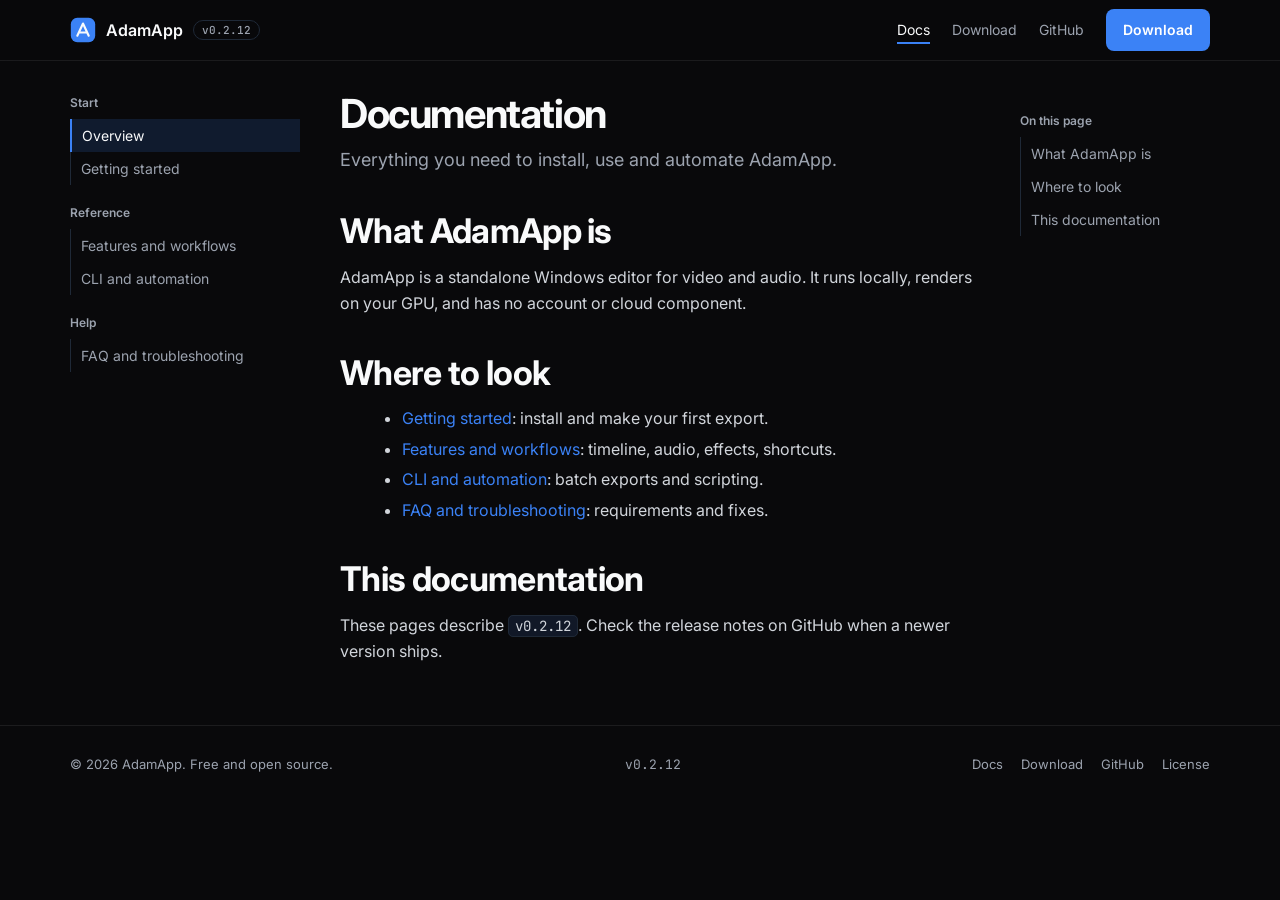
==== docs/index.html @ a8b651c4 "Add files via upload" ====
<!DOCTYPE html>
<html lang="en"><head><meta charset="utf-8"><meta name="viewport" content="width=device-width, initial-scale=1">
<title>Documentation — AdamApp</title><meta name="description" content="Everything you need to install, use and automate AdamApp.">
<link rel="preconnect" href="https://fonts.googleapis.com"><link rel="preconnect" href="https://fonts.gstatic.com" crossorigin>
<link href="https://fonts.googleapis.com/css2?family=Inter:wght@400;500;600;700&family=JetBrains+Mono:wght@400;500&display=swap" rel="stylesheet">
<link rel="stylesheet" href="../assets/style.css"></head><body>
<header class="top"><div class="wrap bar"><a class="brand" href="../index.html" aria-label="AdamApp home"><!-- REPLACE WITH ADAMAPP LOGO --><svg width="26" height="26" viewBox="0 0 32 32" fill="none" aria-hidden="true"><rect x="1" y="1" width="30" height="30" rx="8" fill="#3B82F6"/><path d="M9 23 16 8l7 15M12 19h8" stroke="#F9FAFB" stroke-width="2.6" stroke-linecap="round" stroke-linejoin="round"/></svg><span>AdamApp</span><span class="ver">v0.2.12</span></a>
<nav class="links" aria-label="Main"><a href="../docs/index.html" aria-current="page">Docs</a><a href="../download.html">Download</a><a href="https://github.com/adamapp/adamapp">GitHub</a><a class="btn" href="../download.html">Download</a></nav><button class="menu" id="menu" aria-controls="side" aria-expanded="false">Menu</button></div></header>
<div class="wrap dl"><aside class="side" id="side" aria-label="Documentation"><h4>Start</h4><a href="../docs/index.html" aria-current="page">Overview</a><a href="../docs/getting-started.html">Getting started</a><h4>Reference</h4><a href="../docs/features.html">Features and workflows</a><a href="../docs/api.html">CLI and automation</a><h4>Help</h4><a href="../docs/faq.html">FAQ and troubleshooting</a></aside><article class="doc"><h1>Documentation</h1><p class="lede">Everything you need to install, use and automate AdamApp.</p><section id="what"><h2>What AdamApp is</h2><p>AdamApp is a standalone Windows editor for video and audio. It runs locally, renders on your GPU, and has no account or cloud component.</p></section><section id="map"><h2>Where to look</h2><ul><li><a href="getting-started.html" style="color:var(--acc)">Getting started</a>: install and make your first export.</li><li><a href="features.html" style="color:var(--acc)">Features and workflows</a>: timeline, audio, effects, shortcuts.</li><li><a href="api.html" style="color:var(--acc)">CLI and automation</a>: batch exports and scripting.</li><li><a href="faq.html" style="color:var(--acc)">FAQ and troubleshooting</a>: requirements and fixes.</li></ul></section><section id="version"><h2>This documentation</h2><p>These pages describe <code>v0.2.12</code>. Check the release notes on GitHub when a newer version ships.</p></section></article><nav class="toc" aria-label="On this page"><h4>On this page</h4><a href="#what">What AdamApp is</a><a href="#map">Where to look</a><a href="#version">This documentation</a></nav></div>
<footer><div class="wrap foot"><div>© 2026 AdamApp. Free and open source.</div><span class="mono">v0.2.12</span><div class="fl"><a href="../docs/index.html">Docs</a><a href="../download.html">Download</a><a href="https://github.com/adamapp/adamapp">GitHub</a><a href="https://github.com/adamapp/adamapp/blob/main/LICENSE">License</a></div></div></footer>
<script src="../assets/site.js"></script></body></html>
---- assets/style.css ----
:root{--bg:#09090B;--surf:#111827;--surf2:#161B22;--bd:#1F2937;--bd2:rgba(255,255,255,.08);--acc:#3B82F6;--acc2:#2563EB;--tint:rgba(59,130,246,.15);--tx:#F9FAFB;--mu:#9CA3AF;--mono:'JetBrains Mono',ui-monospace,Consolas,monospace;--sans:Inter,system-ui,'Segoe UI',sans-serif}
*{box-sizing:border-box;margin:0}html{scroll-behavior:smooth;scroll-padding-top:80px}
body{background:var(--bg);color:var(--tx);font:16px/1.65 var(--sans);-webkit-font-smoothing:antialiased;overflow-x:hidden}
a{color:inherit;text-decoration:none}:focus-visible{outline:2px solid var(--acc);outline-offset:3px;border-radius:4px}
.wrap{max-width:1180px;margin:0 auto;padding:0 20px}.mono{font-family:var(--mono)}
.top{position:sticky;top:0;z-index:30;background:rgba(9,9,11,.88);backdrop-filter:blur(12px);border-bottom:1px solid var(--bd2)}
.bar{display:flex;align-items:center;justify-content:space-between;height:60px;gap:12px}
.brand{display:flex;align-items:center;gap:10px;font-weight:600}
.ver{font:500 11px var(--mono);color:var(--mu);border:1px solid var(--bd);border-radius:999px;padding:2px 8px}
.links{display:flex;align-items:center;gap:22px;font-size:14px;color:var(--mu);margin-left:auto}
.links a:hover,.links a[aria-current]{color:var(--tx)}.links a[aria-current]{box-shadow:0 2px 0 var(--acc)}
.btn,.links a.btn{display:inline-flex;align-items:center;gap:8px;background:var(--acc);color:#fff;font-weight:600;font-size:14px;padding:8px 16px;border-radius:8px;border:1px solid transparent;transition:background .15s,box-shadow .15s;cursor:pointer;font-family:inherit;box-shadow:none}
.btn:hover{background:var(--acc2);box-shadow:0 0 0 4px var(--tint)}.btn.lg{padding:13px 22px;font-size:15px}
.btn.ghost{background:transparent;border-color:var(--bd2)}.btn.ghost:hover{background:var(--surf);box-shadow:none}
.menu{display:none;background:var(--surf);color:var(--tx);border:1px solid var(--bd);border-radius:8px;padding:6px 12px;font:500 13px var(--sans);cursor:pointer}
.hero{text-align:center;padding:84px 0 56px;position:relative}
.hero:before{content:"";position:absolute;left:50%;top:300px;width:900px;max-width:140vw;height:480px;transform:translateX(-50%);background:radial-gradient(closest-side,rgba(59,130,246,.2),transparent);pointer-events:none}
h1{font-size:clamp(32px,6vw,60px);line-height:1.06;letter-spacing:-.035em;font-weight:700}
.hero h1{max-width:14ch;margin:0 auto 20px}.sub{color:var(--mu);max-width:56ch;margin:0 auto 30px;font-size:18px}
.cta{display:flex;gap:12px;justify-content:center;flex-wrap:wrap}.note{font:12px var(--mono);color:var(--mu);margin-top:16px}
.win{position:relative;margin:52px auto 0;max-width:860px;background:var(--surf2);border:1px solid var(--bd2);border-radius:12px;overflow:hidden;text-align:left;box-shadow:0 30px 80px rgba(0,0,0,.6)}
.win .tb{height:34px;background:var(--surf);border-bottom:1px solid var(--bd);padding:0 12px;font-size:12px;color:var(--mu);display:flex;align-items:center}
.win .tr{margin:14px;height:22px;border-radius:4px;position:relative;background:rgba(255,255,255,.04)}
.win .tr i{position:absolute;top:0;bottom:0;border-radius:4px;background:rgba(59,130,246,.35);border:1px solid var(--acc);font:10px/20px var(--mono);padding-left:6px;font-style:normal}
.win .ph{position:absolute;left:38%;top:44px;bottom:12px;width:2px;background:var(--acc);box-shadow:0 0 8px var(--acc)}
.win pre{margin:14px;border-radius:8px}
section{padding:64px 0}h2{font-size:clamp(24px,3.4vw,34px);letter-spacing:-.02em;line-height:1.2;margin-bottom:12px}
.lead{color:var(--mu);max-width:58ch;margin-bottom:36px}
.grid{display:grid;grid-template-columns:repeat(auto-fit,minmax(240px,1fr));gap:1px;background:var(--bd);border:1px solid var(--bd);border-radius:12px;overflow:hidden}
.card{background:var(--bg);padding:24px;display:block}.card h3{font-size:17px;margin-bottom:6px}.card p{color:var(--mu);font-size:15px}
a.card:hover{background:var(--surf2)}
table{width:100%;border-collapse:collapse;font-size:14px;margin:16px 0;display:block;overflow-x:auto}
td,th{padding:10px 14px;border-bottom:1px solid var(--bd);text-align:left;vertical-align:top}th{color:var(--mu);font-weight:500;white-space:nowrap}
kbd{font:12px var(--mono);background:var(--surf);border:1px solid var(--bd);border-bottom-width:2px;border-radius:5px;padding:1px 7px}
code{font:.88em var(--mono);background:var(--surf);border:1px solid var(--bd);border-radius:5px;padding:1px 6px}
pre{position:relative;background:var(--surf2);border:1px solid var(--bd2);border-radius:10px;padding:16px;overflow-x:auto;margin:16px 0;font:13px/1.7 var(--mono)}pre code{background:none;border:0;padding:0;font-size:inherit}
.copy{position:absolute;top:8px;right:8px;background:var(--surf);color:var(--mu);border:1px solid var(--bd);border-radius:6px;font:12px var(--sans);padding:3px 10px;cursor:pointer}.copy:hover{color:var(--tx);border-color:var(--acc)}
.dl{display:grid;grid-template-columns:230px minmax(0,1fr) 190px;gap:40px;padding-top:32px;padding-bottom:60px}
.side,.toc{position:sticky;top:76px;align-self:start;max-height:calc(100vh - 90px);overflow:auto;font-size:14px}
.side h4,.toc h4{font-size:12px;color:var(--mu);font-weight:600;margin:18px 0 6px}.side h4:first-child{margin-top:0}
.side a,.toc a{display:block;padding:5px 10px;border-left:1px solid var(--bd);color:var(--mu)}
.side a:hover,.toc a:hover{color:var(--tx)}.side a[aria-current]{color:var(--tx);border-left:2px solid var(--acc);background:var(--tint)}
.doc h1{font-size:clamp(28px,4vw,40px);margin-bottom:10px}.doc .lede{color:var(--mu);font-size:18px;max-width:62ch}
.doc section{padding:36px 0 0}.doc h3{font-size:17px;margin:22px 0 6px}.doc p{max-width:68ch;margin-top:10px;color:#D1D5DB}.doc ul,.doc ol{margin:10px 0 0 22px;color:#D1D5DB;max-width:68ch}.doc li{margin-top:4px}
.doc .callout{border-left:2px solid var(--acc);background:var(--tint);padding:12px 16px;border-radius:0 8px 8px 0;margin-top:16px;max-width:68ch}
details{border-bottom:1px solid var(--bd)}summary{list-style:none;cursor:pointer;padding:16px 0;font-weight:600;display:flex;justify-content:space-between;gap:16px}
summary::-webkit-details-marker{display:none}summary:after{content:"+";font:400 20px var(--mono);color:var(--acc);transition:transform .2s}details[open] summary:after{transform:rotate(45deg)}
.banner{text-align:center;border:1px solid var(--bd2);border-radius:16px;padding:56px 20px;background:radial-gradient(70% 120% at 50% 0,var(--tint),transparent),var(--surf2)}
.rel{display:grid;grid-template-columns:repeat(auto-fit,minmax(260px,1fr));gap:16px}
.rel .box{background:var(--surf2);border:1px solid var(--bd2);border-radius:12px;padding:22px}.rel h3{margin-bottom:4px}.rel p{color:var(--mu);font-size:14px;margin-bottom:14px}
footer{border-top:1px solid var(--bd2);padding:28px 0;color:var(--mu);font-size:13px}.foot{display:flex;justify-content:space-between;flex-wrap:wrap;gap:12px}.fl{display:flex;gap:18px}footer a:hover{color:var(--tx)}
@media(max-width:1020px){.dl{grid-template-columns:200px minmax(0,1fr)}.toc{display:none}}
@media(max-width:760px){.links a:not(.btn):not([aria-current]){display:none}.links{gap:14px}.menu{display:block}.dl{grid-template-columns:1fr}
.side{position:fixed;inset:60px auto 0 0;width:270px;max-height:none;background:var(--surf);border-right:1px solid var(--bd);padding:18px;transform:translateX(-100%);transition:transform .2s;z-index:25}.side.open{transform:none}}
@media(prefers-reduced-motion:reduce){*{transition:none!important;scroll-behavior:auto!important}}
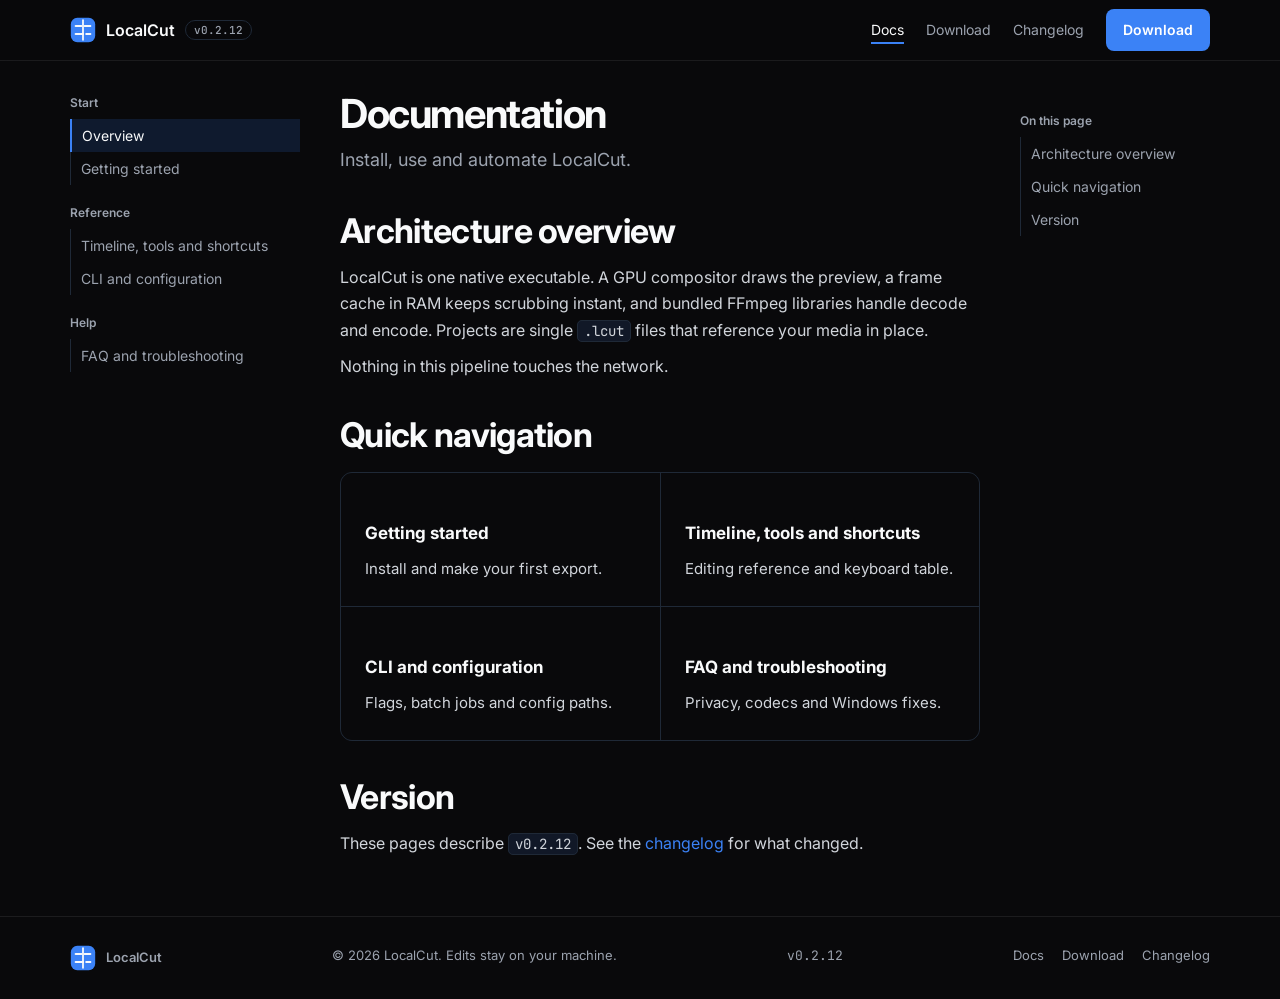
==== commit 00d5589b: "Add files via upload" ====
--- a/docs/index.html
+++ b/docs/index.html
@@ -1,11 +1,11 @@
 <!DOCTYPE html>
 <html lang="en"><head><meta charset="utf-8"><meta name="viewport" content="width=device-width, initial-scale=1">
-<title>Documentation — AdamApp</title><meta name="description" content="Everything you need to install, use and automate AdamApp.">
+<title>Documentation — LocalCut</title><meta name="description" content="Install, use and automate LocalCut."><link rel="icon" href="data:image/svg+xml,%3Csvg xmlns='http://www.w3.org/2000/svg' viewBox='0 0 32 32'%3E%3Crect x='1' y='1' width='30' height='30' rx='8' fill='%233B82F6'/%3E%3Cpath d='M7 11h7M18 11h7M7 21h9M20 21h5' stroke='%23F9FAFB' stroke-width='2.6' stroke-linecap='round'/%3E%3Cpath d='M16 4v24' stroke='%23F9FAFB' stroke-width='2.2' stroke-linecap='round'/%3E%3C/svg%3E">
 <link rel="preconnect" href="https://fonts.googleapis.com"><link rel="preconnect" href="https://fonts.gstatic.com" crossorigin>
 <link href="https://fonts.googleapis.com/css2?family=Inter:wght@400;500;600;700&family=JetBrains+Mono:wght@400;500&display=swap" rel="stylesheet">
-<link rel="stylesheet" href="../assets/style.css"></head><body>
-<header class="top"><div class="wrap bar"><a class="brand" href="../index.html" aria-label="AdamApp home"><!-- REPLACE WITH ADAMAPP LOGO --><svg width="26" height="26" viewBox="0 0 32 32" fill="none" aria-hidden="true"><rect x="1" y="1" width="30" height="30" rx="8" fill="#3B82F6"/><path d="M9 23 16 8l7 15M12 19h8" stroke="#F9FAFB" stroke-width="2.6" stroke-linecap="round" stroke-linejoin="round"/></svg><span>AdamApp</span><span class="ver">v0.2.12</span></a>
-<nav class="links" aria-label="Main"><a href="../docs/index.html" aria-current="page">Docs</a><a href="../download.html">Download</a><a href="https://github.com/adamapp/adamapp">GitHub</a><a class="btn" href="../download.html">Download</a></nav><button class="menu" id="menu" aria-controls="side" aria-expanded="false">Menu</button></div></header>
-<div class="wrap dl"><aside class="side" id="side" aria-label="Documentation"><h4>Start</h4><a href="../docs/index.html" aria-current="page">Overview</a><a href="../docs/getting-started.html">Getting started</a><h4>Reference</h4><a href="../docs/features.html">Features and workflows</a><a href="../docs/api.html">CLI and automation</a><h4>Help</h4><a href="../docs/faq.html">FAQ and troubleshooting</a></aside><article class="doc"><h1>Documentation</h1><p class="lede">Everything you need to install, use and automate AdamApp.</p><section id="what"><h2>What AdamApp is</h2><p>AdamApp is a standalone Windows editor for video and audio. It runs locally, renders on your GPU, and has no account or cloud component.</p></section><section id="map"><h2>Where to look</h2><ul><li><a href="getting-started.html" style="color:var(--acc)">Getting started</a>: install and make your first export.</li><li><a href="features.html" style="color:var(--acc)">Features and workflows</a>: timeline, audio, effects, shortcuts.</li><li><a href="api.html" style="color:var(--acc)">CLI and automation</a>: batch exports and scripting.</li><li><a href="faq.html" style="color:var(--acc)">FAQ and troubleshooting</a>: requirements and fixes.</li></ul></section><section id="version"><h2>This documentation</h2><p>These pages describe <code>v0.2.12</code>. Check the release notes on GitHub when a newer version ships.</p></section></article><nav class="toc" aria-label="On this page"><h4>On this page</h4><a href="#what">What AdamApp is</a><a href="#map">Where to look</a><a href="#version">This documentation</a></nav></div>
-<footer><div class="wrap foot"><div>© 2026 AdamApp. Free and open source.</div><span class="mono">v0.2.12</span><div class="fl"><a href="../docs/index.html">Docs</a><a href="../download.html">Download</a><a href="https://github.com/adamapp/adamapp">GitHub</a><a href="https://github.com/adamapp/adamapp/blob/main/LICENSE">License</a></div></div></footer>
-<script src="../assets/site.js"></script></body></html>+<link rel="stylesheet" href="../assets/styles.css"></head><body>
+<header class="top"><div class="wrap bar"><a class="brand" href="../index.html" aria-label="LocalCut home"><!-- CUSTOM LOCALCUT LOGO SLOT --><svg width="26" height="26" viewBox="0 0 32 32" fill="none" aria-hidden="true"><rect x="1" y="1" width="30" height="30" rx="8" fill="#3B82F6"/><path d="M7 11h7M18 11h7M7 21h9M20 21h5" stroke="#F9FAFB" stroke-width="2.6" stroke-linecap="round"/><path d="M16 4v24" stroke="#F9FAFB" stroke-width="2.2" stroke-linecap="round"/></svg><span>LocalCut</span><span class="ver">v0.2.12</span></a>
+<nav class="links" aria-label="Main"><a href="../docs/index.html" aria-current="page">Docs</a><a href="../download.html">Download</a><a href="../changelog.html">Changelog</a><a class="btn" href="../download.html">Download</a></nav><button class="menu" id="menu" aria-controls="side" aria-expanded="false">Menu</button></div></header>
+<div class="wrap dl"><aside class="side" id="side" aria-label="Documentation"><h4>Start</h4><a href="../docs/index.html" aria-current="page">Overview</a><a href="../docs/getting-started.html">Getting started</a><h4>Reference</h4><a href="../docs/features.html">Timeline, tools and shortcuts</a><a href="../docs/cli-and-automation.html">CLI and configuration</a><h4>Help</h4><a href="../docs/faq.html">FAQ and troubleshooting</a></aside><article class="doc"><h1>Documentation</h1><p class="lede">Install, use and automate LocalCut.</p><section id="arch"><h2>Architecture overview</h2><p>LocalCut is one native executable. A GPU compositor draws the preview, a frame cache in RAM keeps scrubbing instant, and bundled FFmpeg libraries handle decode and encode. Projects are single <code>.lcut</code> files that reference your media in place.</p><p>Nothing in this pipeline touches the network.</p></section><section id="nav"><h2>Quick navigation</h2><div class="grid" style="margin-top:16px"><a class="card" href="getting-started.html"><h3>Getting started</h3><p>Install and make your first export.</p></a><a class="card" href="features.html"><h3>Timeline, tools and shortcuts</h3><p>Editing reference and keyboard table.</p></a><a class="card" href="cli-and-automation.html"><h3>CLI and configuration</h3><p>Flags, batch jobs and config paths.</p></a><a class="card" href="faq.html"><h3>FAQ and troubleshooting</h3><p>Privacy, codecs and Windows fixes.</p></a></div></section><section id="ver"><h2>Version</h2><p>These pages describe <code>v0.2.12</code>. See the <a href="../changelog.html" style="color:var(--acc)">changelog</a> for what changed.</p></section></article><nav class="toc" aria-label="On this page"><h4>On this page</h4><a href="#arch">Architecture overview</a><a href="#nav">Quick navigation</a><a href="#ver">Version</a></nav></div>
+<footer><div class="wrap foot"><a class="brand" href="../index.html"><!-- CUSTOM LOCALCUT LOGO SLOT --><svg width="26" height="26" viewBox="0 0 32 32" fill="none" aria-hidden="true"><rect x="1" y="1" width="30" height="30" rx="8" fill="#3B82F6"/><path d="M7 11h7M18 11h7M7 21h9M20 21h5" stroke="#F9FAFB" stroke-width="2.6" stroke-linecap="round"/><path d="M16 4v24" stroke="#F9FAFB" stroke-width="2.2" stroke-linecap="round"/></svg><span>LocalCut</span></a><div>© 2026 LocalCut. Edits stay on your machine.</div><span class="mono">v0.2.12</span><div class="fl"><a href="../docs/index.html">Docs</a><a href="../download.html">Download</a><a href="../changelog.html">Changelog</a></div></div></footer>
+<script src="../assets/app.js"></script></body></html>
--- a/assets/styles.css
+++ b/assets/styles.css
@@ -0,0 +1,73 @@
+
+:root{--bg:#09090B;--surf:#111827;--surf2:#161B22;--bd:#1F2937;--bd2:rgba(255,255,255,.08);--acc:#3B82F6;--acc2:#2563EB;--tint:rgba(59,130,246,.15);--tx:#F9FAFB;--mu:#9CA3AF;--mono:'JetBrains Mono',ui-monospace,Consolas,monospace;--sans:Inter,system-ui,'Segoe UI',sans-serif}
+*{box-sizing:border-box;margin:0}html{scroll-behavior:smooth;scroll-padding-top:80px}
+body{background:var(--bg);color:var(--tx);font:16px/1.65 var(--sans);-webkit-font-smoothing:antialiased;overflow-x:hidden}
+a{color:inherit;text-decoration:none}:focus-visible{outline:2px solid var(--acc);outline-offset:3px;border-radius:4px}
+.wrap{max-width:1180px;margin:0 auto;padding:0 20px}.mono{font-family:var(--mono)}
+.top{position:sticky;top:0;z-index:30;background:rgba(9,9,11,.88);backdrop-filter:blur(12px);border-bottom:1px solid var(--bd2)}
+.bar{display:flex;align-items:center;justify-content:space-between;height:60px;gap:12px}
+.brand{display:flex;align-items:center;gap:10px;font-weight:600}
+.ver{font:500 11px var(--mono);color:var(--mu);border:1px solid var(--bd);border-radius:999px;padding:2px 8px}
+.links{display:flex;align-items:center;gap:22px;font-size:14px;color:var(--mu);margin-left:auto}
+.links a:hover,.links a[aria-current]{color:var(--tx)}.links a[aria-current]{box-shadow:0 2px 0 var(--acc)}
+.btn,.links a.btn{display:inline-flex;align-items:center;gap:8px;background:var(--acc);color:#fff;font-weight:600;font-size:14px;padding:8px 16px;border-radius:8px;border:1px solid transparent;transition:background .15s,box-shadow .15s;cursor:pointer;font-family:inherit;box-shadow:none}
+.btn:hover{background:var(--acc2);box-shadow:0 0 0 4px var(--tint)}.btn.lg{padding:13px 22px;font-size:15px}
+.btn.ghost{background:transparent;border-color:var(--bd2)}.btn.ghost:hover{background:var(--surf);box-shadow:none}
+.menu{display:none;background:var(--surf);color:var(--tx);border:1px solid var(--bd);border-radius:8px;padding:6px 12px;font:500 13px var(--sans);cursor:pointer}
+.hero{text-align:center;padding:84px 0 56px;position:relative}
+.hero:before{content:"";position:absolute;left:50%;top:300px;width:900px;max-width:140vw;height:480px;transform:translateX(-50%);background:radial-gradient(closest-side,rgba(59,130,246,.2),transparent);pointer-events:none}
+h1{font-size:clamp(32px,6vw,60px);line-height:1.06;letter-spacing:-.035em;font-weight:700}
+.hero h1{max-width:14ch;margin:0 auto 20px}.sub{color:var(--mu);max-width:56ch;margin:0 auto 30px;font-size:18px}
+.cta{display:flex;gap:12px;justify-content:center;flex-wrap:wrap}.note{font:12px var(--mono);color:var(--mu);margin-top:16px}
+section{padding:64px 0}h2{font-size:clamp(24px,3.4vw,34px);letter-spacing:-.02em;line-height:1.2;margin-bottom:12px}
+.lead{color:var(--mu);max-width:58ch;margin-bottom:36px}
+.grid{display:grid;grid-template-columns:repeat(auto-fit,minmax(240px,1fr));gap:1px;background:var(--bd);border:1px solid var(--bd);border-radius:12px;overflow:hidden}
+.card{background:var(--bg);padding:24px;display:block}.card h3{font-size:17px;margin-bottom:6px}.card p{color:var(--mu);font-size:15px}
+a.card:hover{background:var(--surf2)}
+table{width:100%;border-collapse:collapse;font-size:14px;margin:16px 0;display:block;overflow-x:auto}
+td,th{padding:10px 14px;border-bottom:1px solid var(--bd);text-align:left;vertical-align:top}th{color:var(--mu);font-weight:500;white-space:nowrap}
+kbd{font:12px var(--mono);background:var(--surf);border:1px solid var(--bd);border-bottom-width:2px;border-radius:5px;padding:1px 7px}
+code{font:.88em var(--mono);background:var(--surf);border:1px solid var(--bd);border-radius:5px;padding:1px 6px}
+pre{position:relative;background:var(--surf2);border:1px solid var(--bd2);border-radius:10px;padding:16px;overflow-x:auto;margin:16px 0;font:13px/1.7 var(--mono)}pre code{background:none;border:0;padding:0;font-size:inherit}
+.copy{position:absolute;top:8px;right:8px;background:var(--surf);color:var(--mu);border:1px solid var(--bd);border-radius:6px;font:12px var(--sans);padding:3px 10px;cursor:pointer}.copy:hover{color:var(--tx);border-color:var(--acc)}
+.dl{display:grid;grid-template-columns:230px minmax(0,1fr) 190px;gap:40px;padding-top:32px;padding-bottom:60px}
+.side,.toc{position:sticky;top:76px;align-self:start;max-height:calc(100vh - 90px);overflow:auto;font-size:14px}
+.side h4,.toc h4{font-size:12px;color:var(--mu);font-weight:600;margin:18px 0 6px}.side h4:first-child{margin-top:0}
+.side a,.toc a{display:block;padding:5px 10px;border-left:1px solid var(--bd);color:var(--mu)}
+.side a:hover,.toc a:hover{color:var(--tx)}.side a[aria-current]{color:var(--tx);border-left:2px solid var(--acc);background:var(--tint)}
+.doc h1{font-size:clamp(28px,4vw,40px);margin-bottom:10px}.doc .lede{color:var(--mu);font-size:18px;max-width:62ch}
+.doc section{padding:36px 0 0}.doc h3{font-size:17px;margin:22px 0 6px}.doc p{max-width:68ch;margin-top:10px;color:#D1D5DB}.doc ul,.doc ol{margin:10px 0 0 22px;color:#D1D5DB;max-width:68ch}.doc li{margin-top:4px}
+.doc .callout{border-left:2px solid var(--acc);background:var(--tint);padding:12px 16px;border-radius:0 8px 8px 0;margin-top:16px;max-width:68ch}
+details{border-bottom:1px solid var(--bd)}summary{list-style:none;cursor:pointer;padding:16px 0;font-weight:600;display:flex;justify-content:space-between;gap:16px}
+summary::-webkit-details-marker{display:none}summary:after{content:"+";font:400 20px var(--mono);color:var(--acc);transition:transform .2s}details[open] summary:after{transform:rotate(45deg)}
+.banner{text-align:center;border:1px solid var(--bd2);border-radius:16px;padding:56px 20px;background:radial-gradient(70% 120% at 50% 0,var(--tint),transparent),var(--surf2)}
+.rel{display:grid;grid-template-columns:repeat(auto-fit,minmax(260px,1fr));gap:16px}
+.rel .box{background:var(--surf2);border:1px solid var(--bd2);border-radius:12px;padding:22px}.rel h3{margin-bottom:4px}.rel p{color:var(--mu);font-size:14px;margin-bottom:14px}
+footer{border-top:1px solid var(--bd2);padding:28px 0;color:var(--mu);font-size:13px}.foot{display:flex;justify-content:space-between;flex-wrap:wrap;gap:12px}.fl{display:flex;gap:18px}footer a:hover{color:var(--tx)}
+@media(max-width:1020px){.dl{grid-template-columns:200px minmax(0,1fr)}.toc{display:none}}
+@media(max-width:760px){.links a:not(.btn):not([aria-current]){display:none}.links{gap:14px}.menu{display:block}.dl{grid-template-columns:1fr}
+.side{position:fixed;inset:60px auto 0 0;width:270px;max-height:none;background:var(--surf);border-right:1px solid var(--bd);padding:18px;transform:translateX(-100%);transition:transform .2s;z-index:25}.side.open{transform:none}}
+@media(prefers-reduced-motion:reduce){*{transition:none!important;scroll-behavior:auto!important}}
+
+.app{position:relative;margin:52px auto 0;max-width:960px;background:var(--surf2);border:1px solid var(--bd2);border-radius:12px;overflow:hidden;text-align:left;box-shadow:0 30px 80px rgba(0,0,0,.6)}
+.app .tb{display:flex;align-items:center;justify-content:space-between;height:36px;background:var(--surf);border-bottom:1px solid var(--bd);padding-left:12px;font-size:12px;color:var(--mu)}
+.app .ctl{display:flex}.app .ctl i{width:42px;height:36px;display:grid;place-items:center;font-style:normal}.app .ctl i:last-child:hover{background:#c42b1c;color:#fff}
+.tabs{display:flex;gap:2px;padding:8px 10px;border-bottom:1px solid var(--bd);overflow-x:auto}
+.tab{background:none;border:0;color:var(--mu);font:500 12px var(--sans);padding:6px 12px;border-radius:6px;cursor:pointer;white-space:nowrap}.tab[aria-selected=true]{background:var(--tint);color:var(--tx)}
+.abody{display:grid;grid-template-columns:200px 1fr;min-height:240px}
+.bin{border-right:1px solid var(--bd);padding:10px;display:flex;flex-direction:column;gap:6px;font:12px var(--mono);color:var(--mu)}
+.clip{display:flex;justify-content:space-between;gap:6px;padding:8px;border:1px solid var(--bd);border-radius:6px;background:var(--surf);cursor:pointer;text-align:left;color:inherit;font:inherit}.clip.on{border-color:var(--acc);color:var(--tx)}
+.pv{display:grid;place-items:center;padding:14px}
+.canvas{width:100%;max-width:420px;aspect-ratio:16/9;border-radius:6px;border:1px solid var(--bd);position:relative;overflow:hidden;background:linear-gradient(135deg,#0f2a55,#1b1340 60%,#0b1220);transition:filter .2s}
+.canvas span{position:absolute;left:10px;bottom:8px;font:11px var(--mono);color:#fff}
+.canvas button{position:absolute;inset:0;margin:auto;width:52px;height:52px;border-radius:50%;background:rgba(255,255,255,.1);color:#fff;border:1px solid var(--bd2);font-size:18px;cursor:pointer}
+.tl{border-top:1px solid var(--bd);padding:34px 12px 14px;position:relative;cursor:ew-resize;user-select:none;touch-action:none}
+.ruler{display:flex;justify-content:space-between;font:10px var(--mono);color:var(--mu);margin-bottom:6px}
+.track{height:24px;border-radius:4px;margin-bottom:5px;position:relative;background:rgba(255,255,255,.03)}
+.seg{position:absolute;top:0;bottom:0;border-radius:4px;font:10px/24px var(--mono);padding-left:6px;overflow:hidden;white-space:nowrap}
+.v .seg{background:rgba(59,130,246,.35);border:1px solid var(--acc)}.a .seg{background:rgba(156,163,175,.2);border:1px solid #4b5563}
+.head{position:absolute;top:26px;bottom:8px;width:2px;background:var(--acc);box-shadow:0 0 8px var(--acc);left:12px}
+.head:before{content:"";position:absolute;top:0;left:-5px;border:6px solid transparent;border-top-color:var(--acc)}
+.tc{position:absolute;right:12px;top:8px;font:12px var(--mono);color:var(--acc)}
+.two{display:grid;grid-template-columns:1fr 1fr;gap:28px}.chk{display:flex;gap:10px;flex-wrap:wrap;align-items:center}
+@media(max-width:760px){.abody,.two{grid-template-columns:1fr}.bin{flex-direction:row;overflow-x:auto;border-right:0;border-bottom:1px solid var(--bd)}.clip{flex:none}.foot .brand span:last-child{display:inline}}
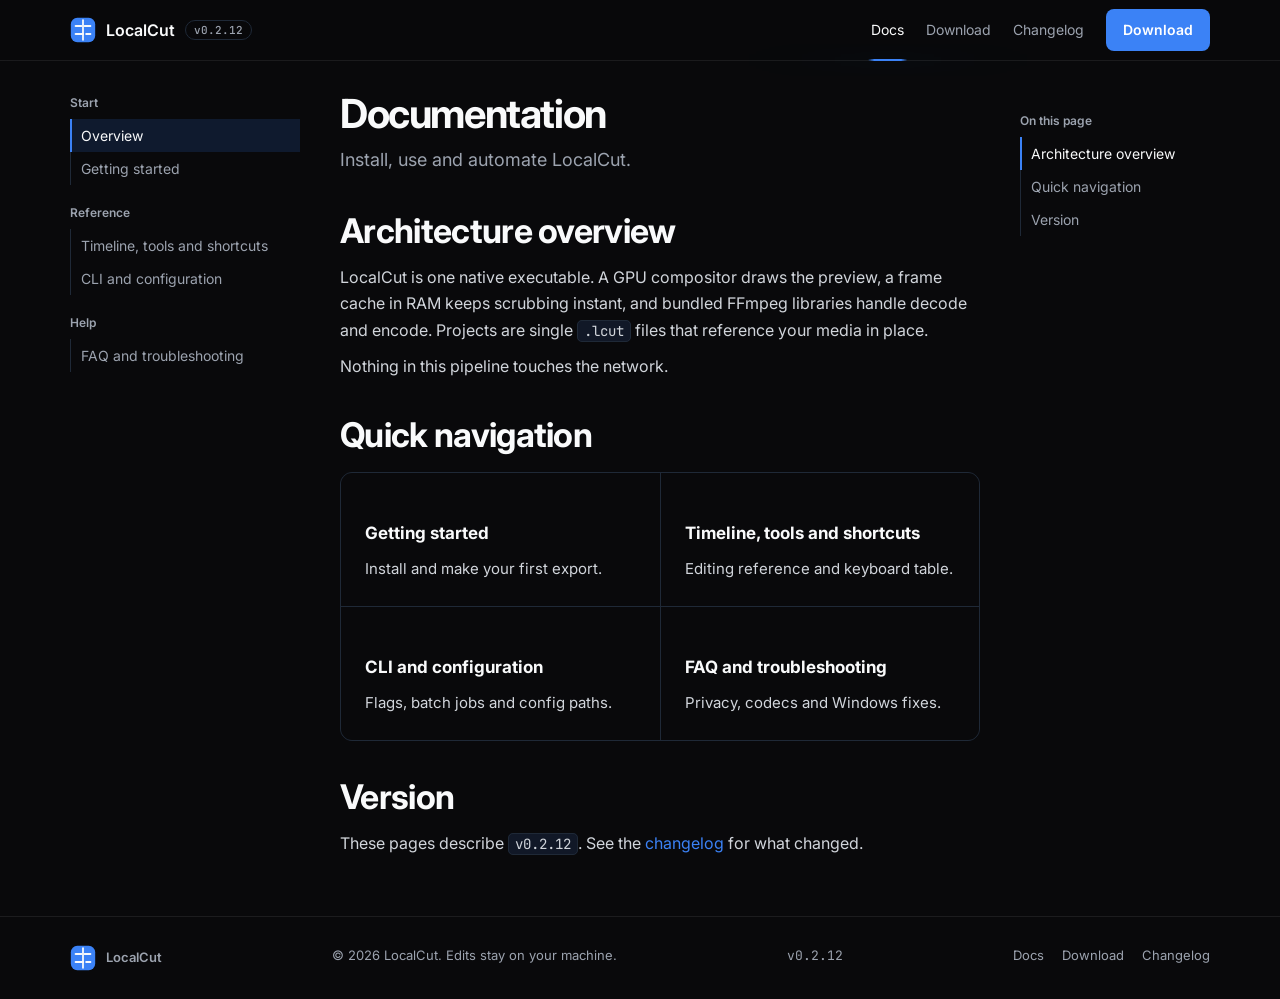
==== commit edfb19b5: "Add files via upload" ====
--- a/docs/index.html
+++ b/docs/index.html
@@ -3,7 +3,7 @@
 <title>Documentation — LocalCut</title><meta name="description" content="Install, use and automate LocalCut."><link rel="icon" href="data:image/svg+xml,%3Csvg xmlns='http://www.w3.org/2000/svg' viewBox='0 0 32 32'%3E%3Crect x='1' y='1' width='30' height='30' rx='8' fill='%233B82F6'/%3E%3Cpath d='M7 11h7M18 11h7M7 21h9M20 21h5' stroke='%23F9FAFB' stroke-width='2.6' stroke-linecap='round'/%3E%3Cpath d='M16 4v24' stroke='%23F9FAFB' stroke-width='2.2' stroke-linecap='round'/%3E%3C/svg%3E">
 <link rel="preconnect" href="https://fonts.googleapis.com"><link rel="preconnect" href="https://fonts.gstatic.com" crossorigin>
 <link href="https://fonts.googleapis.com/css2?family=Inter:wght@400;500;600;700&family=JetBrains+Mono:wght@400;500&display=swap" rel="stylesheet">
-<link rel="stylesheet" href="../assets/styles.css"></head><body>
+<script>document.documentElement.className="js"</script><link rel="stylesheet" href="../assets/styles.css"></head><body>
 <header class="top"><div class="wrap bar"><a class="brand" href="../index.html" aria-label="LocalCut home"><!-- CUSTOM LOCALCUT LOGO SLOT --><svg width="26" height="26" viewBox="0 0 32 32" fill="none" aria-hidden="true"><rect x="1" y="1" width="30" height="30" rx="8" fill="#3B82F6"/><path d="M7 11h7M18 11h7M7 21h9M20 21h5" stroke="#F9FAFB" stroke-width="2.6" stroke-linecap="round"/><path d="M16 4v24" stroke="#F9FAFB" stroke-width="2.2" stroke-linecap="round"/></svg><span>LocalCut</span><span class="ver">v0.2.12</span></a>
 <nav class="links" aria-label="Main"><a href="../docs/index.html" aria-current="page">Docs</a><a href="../download.html">Download</a><a href="../changelog.html">Changelog</a><a class="btn" href="../download.html">Download</a></nav><button class="menu" id="menu" aria-controls="side" aria-expanded="false">Menu</button></div></header>
 <div class="wrap dl"><aside class="side" id="side" aria-label="Documentation"><h4>Start</h4><a href="../docs/index.html" aria-current="page">Overview</a><a href="../docs/getting-started.html">Getting started</a><h4>Reference</h4><a href="../docs/features.html">Timeline, tools and shortcuts</a><a href="../docs/cli-and-automation.html">CLI and configuration</a><h4>Help</h4><a href="../docs/faq.html">FAQ and troubleshooting</a></aside><article class="doc"><h1>Documentation</h1><p class="lede">Install, use and automate LocalCut.</p><section id="arch"><h2>Architecture overview</h2><p>LocalCut is one native executable. A GPU compositor draws the preview, a frame cache in RAM keeps scrubbing instant, and bundled FFmpeg libraries handle decode and encode. Projects are single <code>.lcut</code> files that reference your media in place.</p><p>Nothing in this pipeline touches the network.</p></section><section id="nav"><h2>Quick navigation</h2><div class="grid" style="margin-top:16px"><a class="card" href="getting-started.html"><h3>Getting started</h3><p>Install and make your first export.</p></a><a class="card" href="features.html"><h3>Timeline, tools and shortcuts</h3><p>Editing reference and keyboard table.</p></a><a class="card" href="cli-and-automation.html"><h3>CLI and configuration</h3><p>Flags, batch jobs and config paths.</p></a><a class="card" href="faq.html"><h3>FAQ and troubleshooting</h3><p>Privacy, codecs and Windows fixes.</p></a></div></section><section id="ver"><h2>Version</h2><p>These pages describe <code>v0.2.12</code>. See the <a href="../changelog.html" style="color:var(--acc)">changelog</a> for what changed.</p></section></article><nav class="toc" aria-label="On this page"><h4>On this page</h4><a href="#arch">Architecture overview</a><a href="#nav">Quick navigation</a><a href="#ver">Version</a></nav></div>
--- a/assets/styles.css
+++ b/assets/styles.css
@@ -71,3 +71,67 @@
 .tc{position:absolute;right:12px;top:8px;font:12px var(--mono);color:var(--acc)}
 .two{display:grid;grid-template-columns:1fr 1fr;gap:28px}.chk{display:flex;gap:10px;flex-wrap:wrap;align-items:center}
 @media(max-width:760px){.abody,.two{grid-template-columns:1fr}.bin{flex-direction:row;overflow-x:auto;border-right:0;border-bottom:1px solid var(--bd)}.clip{flex:none}.foot .brand span:last-child{display:inline}}
+
+.dlcard{padding:28px;border-radius:40px;background:linear-gradient(135deg,#5b9bff 0%,#2563eb 45%,#0b3bb8 100%)}
+.dlin{background:#0a0a0a;border-radius:30px;padding:32px}
+.dlhead{display:flex;justify-content:space-between;font-size:13px;color:var(--mu);margin-bottom:14px}
+.osgrid{display:grid;grid-template-columns:repeat(5,1fr);gap:12px}
+.os{display:flex;flex-direction:column;align-items:flex-start;gap:4px;text-align:left;background:#1c1c1e;color:#9CA3AF;border:1px solid transparent;border-radius:18px;padding:18px 16px;min-height:132px;cursor:pointer;font-family:inherit}
+.os strong{color:var(--tx);font-size:15px;margin-top:10px}.os small{font-size:12px;line-height:1.35;color:#8b8b90}
+.os[aria-selected=true]{background:#06193a;border-color:#1d5fe0;color:#6ea8ff}.os:hover{border-color:#2b4a85}
+.dlsep{height:1px;background:rgba(255,255,255,.08);margin:28px 0}
+.dlbtns{display:flex;gap:10px;flex-wrap:wrap}
+.pill{display:inline-flex;align-items:center;gap:8px;background:#f5f5f5;color:#0a0a0a;font-weight:600;font-size:14px;padding:12px 18px;border-radius:999px}.pill:hover{background:#fff;box-shadow:0 0 0 4px var(--tint)}
+.fl2{font-size:12px;color:#c9c9cf;margin-top:22px}.fl2 span{color:var(--mu);margin-left:18px}
+.nb{font-size:14px;color:#c9c9cf;margin-top:20px}
+.opanel[hidden]{display:none}
+@media(max-width:860px){.osgrid{grid-template-columns:repeat(2,1fr)}.dlcard{padding:14px;border-radius:28px}.dlin{padding:20px;border-radius:20px}.fl2 span{display:block;margin:4px 0 0}}
+:root{--ease:cubic-bezier(.16,1,.3,1)}
+.bar{position:relative}.links a[aria-current]{box-shadow:none}html:not(.js) .links a[aria-current]{box-shadow:0 2px 0 var(--acc)}
+.ind,.sind,.tind{position:absolute;left:0;top:0;background:var(--acc);transform-origin:0 0;opacity:0;pointer-events:none;will-change:transform}
+.ind{top:auto;bottom:-1px;height:2px;width:1px;box-shadow:0 0 10px var(--acc)}.sind,.tind{width:2px;height:1px}
+.ind.anim,.sind.anim,.tind.anim{transition:transform .24s var(--ease),opacity .18s}
+.js .side a[aria-current]{border-left:1px solid var(--bd)}.toc a.on{color:var(--tx)}
+.btn,.pill,.links a.btn{transition:transform .2s var(--ease),box-shadow .2s var(--ease),background .18s}
+.btn:hover,.links a.btn:hover{transform:translateY(-1px);box-shadow:0 8px 24px -6px rgba(59,130,246,.65),0 0 0 3px var(--tint)}
+.btn.ghost:hover{box-shadow:none}.pill:hover{transform:translateY(-1px)}
+.btn:active,.links a.btn:active,.pill:active,.tbtn:active{transform:scale(.98)}
+.os{transition:transform .2s var(--ease),border-color .18s,background .18s}.os:hover{transform:translateY(-2px)}.os:active{transform:scale(.98)}
+.spot{position:relative}.spot:before,.spot:after{content:"";position:absolute;inset:0;border-radius:inherit;pointer-events:none;opacity:0;transition:opacity .24s}
+.spot:before{background:radial-gradient(280px circle at var(--mx,50%) var(--my,50%),rgba(59,130,246,.14),transparent 70%)}
+.spot:after{padding:1px;background:radial-gradient(200px circle at var(--mx,50%) var(--my,50%),#3B82F6,transparent 70%);-webkit-mask:linear-gradient(#000 0 0) content-box,linear-gradient(#000 0 0);-webkit-mask-composite:xor;mask:linear-gradient(#000 0 0) content-box,linear-gradient(#000 0 0);mask-composite:exclude}
+.spot:hover:before,.spot:hover:after{opacity:1}
+.hero .wrap{position:relative;z-index:1}.hero:before{transform:translate3d(-50%,calc(var(--sy,0)*.08px),0)}
+.bgfx{position:absolute;left:0;right:0;top:0;height:680px;pointer-events:none;background-image:radial-gradient(rgba(255,255,255,.13) 1px,transparent 1.4px);background-size:26px 26px;-webkit-mask-image:radial-gradient(60% 60% at 50% 35%,#000,transparent);mask-image:radial-gradient(60% 60% at 50% 35%,#000,transparent);transform:translate3d(0,calc(var(--sy,0)*-.15px),0)}
+.copy{display:inline-flex;align-items:center;gap:6px;transition:color .18s,border-color .18s}
+.copy .ico{position:relative;width:14px;height:14px}.copy .ico svg{position:absolute;inset:0;transition:opacity .18s,transform .24s var(--ease)}
+.copy .ic-k{opacity:0;transform:scale(.4) rotate(-20deg)}.copy.ok .ic-c{opacity:0;transform:scale(.4)}.copy.ok .ic-k{opacity:1;transform:none}
+.copy.ok{color:#4ade80;border-color:rgba(74,222,128,.55)}
+.qa{border-bottom:1px solid var(--bd)}
+.qh{display:flex;width:100%;justify-content:space-between;gap:16px;padding:16px 0;background:none;border:0;text-align:left;color:var(--tx);font:600 16px var(--sans);cursor:pointer}
+.qh:after{content:"+";font:400 20px var(--mono);color:var(--acc);transition:transform .24s var(--ease)}.qa.open .qh:after{transform:rotate(45deg)}
+.qh:focus-visible{outline:2px solid var(--acc);outline-offset:3px;border-radius:4px}
+.qb{display:grid;grid-template-rows:0fr;transition:grid-template-rows .24s var(--ease)}.qa.open .qb,html:not(.js) .qb{grid-template-rows:1fr}
+.qb>div{overflow:hidden;visibility:hidden;transition:visibility 0s .24s}.qa.open .qb>div,html:not(.js) .qb>div{visibility:visible;transition-delay:0s}
+.qa p,.doc .qa p{color:var(--mu);padding:0 0 18px;margin:0;max-width:64ch}
+.app:focus-visible{outline:2px solid var(--acc);outline-offset:4px}
+.tools{display:flex;align-items:center;gap:8px;padding:8px 12px;border-top:1px solid var(--bd);flex-wrap:wrap}
+.tbtn{display:inline-flex;align-items:center;gap:7px;background:var(--surf);color:var(--tx);border:1px solid var(--bd);border-radius:8px;padding:6px 12px;font:500 12px var(--sans);cursor:pointer;transition:transform .2s var(--ease),border-color .18s,background .18s}
+.tbtn:hover{border-color:var(--acc);transform:translateY(-1px)}.tbtn[aria-pressed=true]{border-color:var(--acc);background:var(--tint)}.tbtn kbd{font-size:10px;padding:0 5px}
+.tcw{margin-left:auto;font:13px var(--mono);color:var(--acc)}
+.tl{padding-top:12px}.head{top:8px;left:0;transform:translate3d(12px,0,0)}
+.lb{position:relative;z-index:1}.wf{position:absolute;inset:4px 6px;display:flex;align-items:center;gap:1px;pointer-events:none;opacity:.5}
+.wf i{flex:1;height:100%;background:#9CA3AF;border-radius:1px;transform:scaleY(var(--h,.5))}
+.flash{position:absolute;top:8px;bottom:8px;left:0;width:36px;margin-left:-18px;pointer-events:none;opacity:0;background:linear-gradient(90deg,transparent,rgba(255,255,255,.85),transparent);transform:translate3d(var(--fx,0),0,0)}
+.view[hidden]{display:none}.alt{min-height:420px;padding:24px}.alt h3{font-size:15px;margin-bottom:6px}.alt .row{display:flex;gap:8px;flex-wrap:wrap;margin:10px 0 18px}
+.bar2{height:6px;background:var(--bd);border-radius:99px;overflow:hidden;margin:14px 0 10px}.bar2 i{display:block;height:100%;background:var(--acc);transform-origin:0 50%;transform:scaleX(0)}
+#est{font:12px var(--mono);color:var(--mu)}.alt table{max-width:420px;font-size:13px}
+@media(prefers-reduced-motion:no-preference){
+main{animation:mainIn .5s var(--ease) both}body{transition:opacity .14s ease}body.leaving{opacity:0}
+@keyframes mainIn{from{opacity:0;transform:translate3d(0,8px,0)}to{opacity:1;transform:none}}
+.rv{opacity:0;transform:translate3d(0,14px,0);transition:opacity .6s var(--ease),transform .6s var(--ease)}.rv.in{opacity:1;transform:none}
+.playing .wf i{animation:wf .9s ease-in-out infinite alternate;animation-delay:var(--d,0s)}@keyframes wf{to{transform:scaleY(var(--g,.9))}}
+.flash.go{animation:fl .5s var(--ease)}@keyframes fl{0%{opacity:1;transform:translate3d(var(--fx),0,0) scaleX(.2)}100%{opacity:0;transform:translate3d(var(--fx),0,0) scaleX(1.8)}}
+.seg.new{animation:segin .5s var(--ease)}@keyframes segin{from{opacity:.2;transform:translate3d(0,-3px,0)}to{opacity:1;transform:none}}
+.copy.ok{animation:pop .3s var(--ease)}@keyframes pop{0%{transform:scale(.9)}60%{transform:scale(1.08)}100%{transform:none}}
+.tbtn.nope{animation:nope .3s}@keyframes nope{25%{transform:translate3d(-3px,0,0)}75%{transform:translate3d(3px,0,0)}}}
